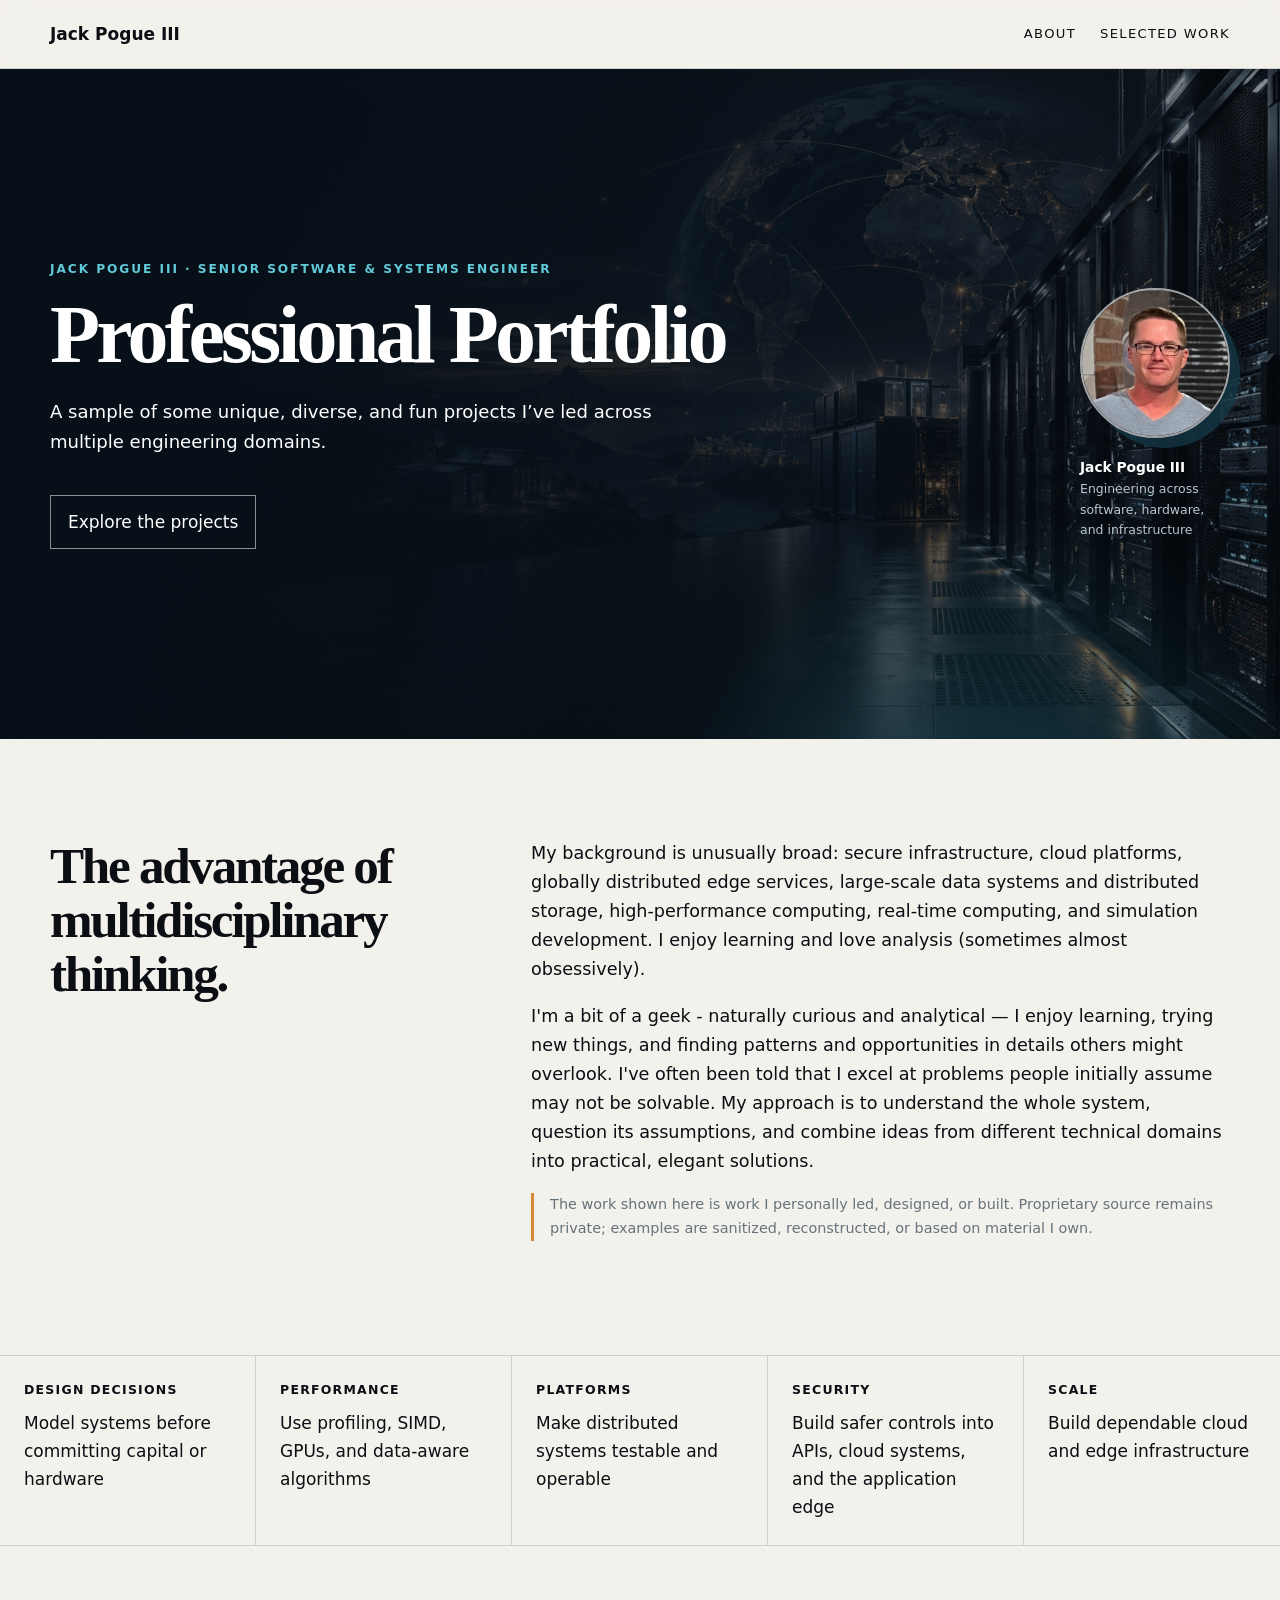
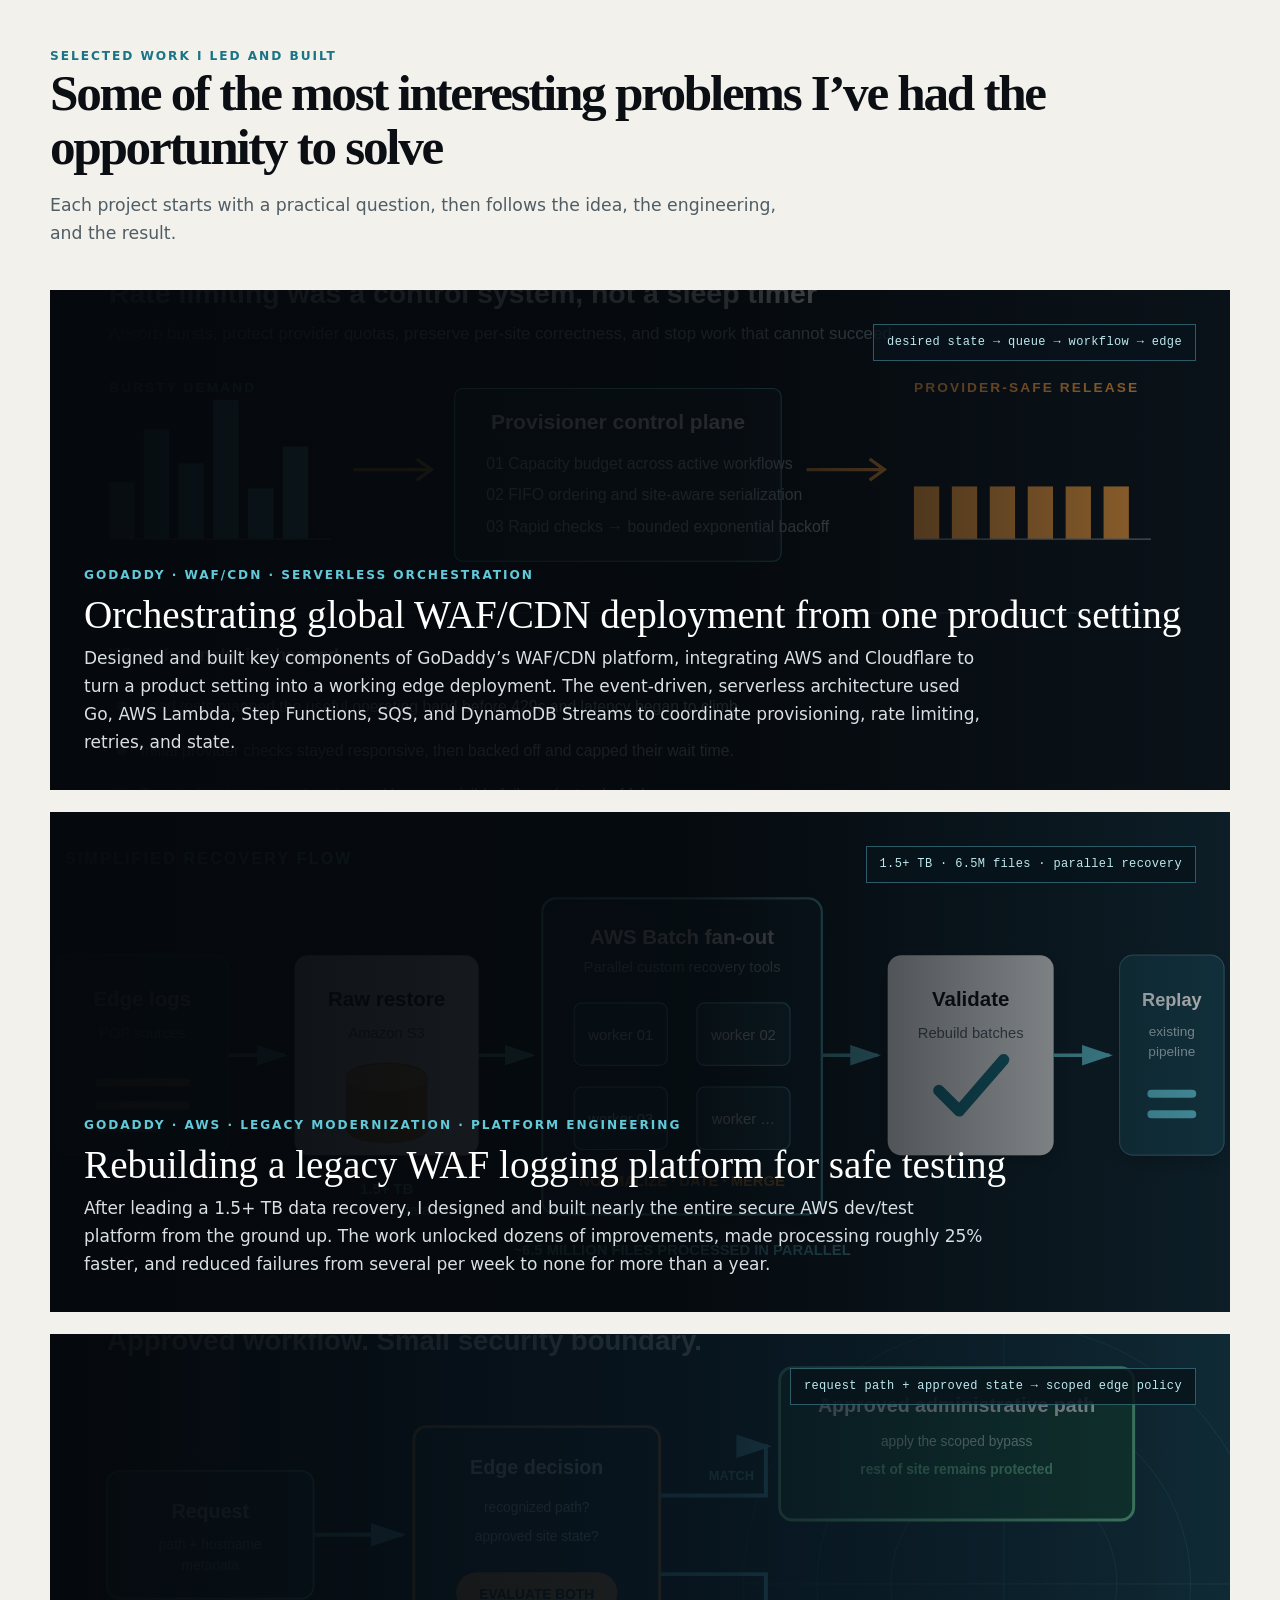
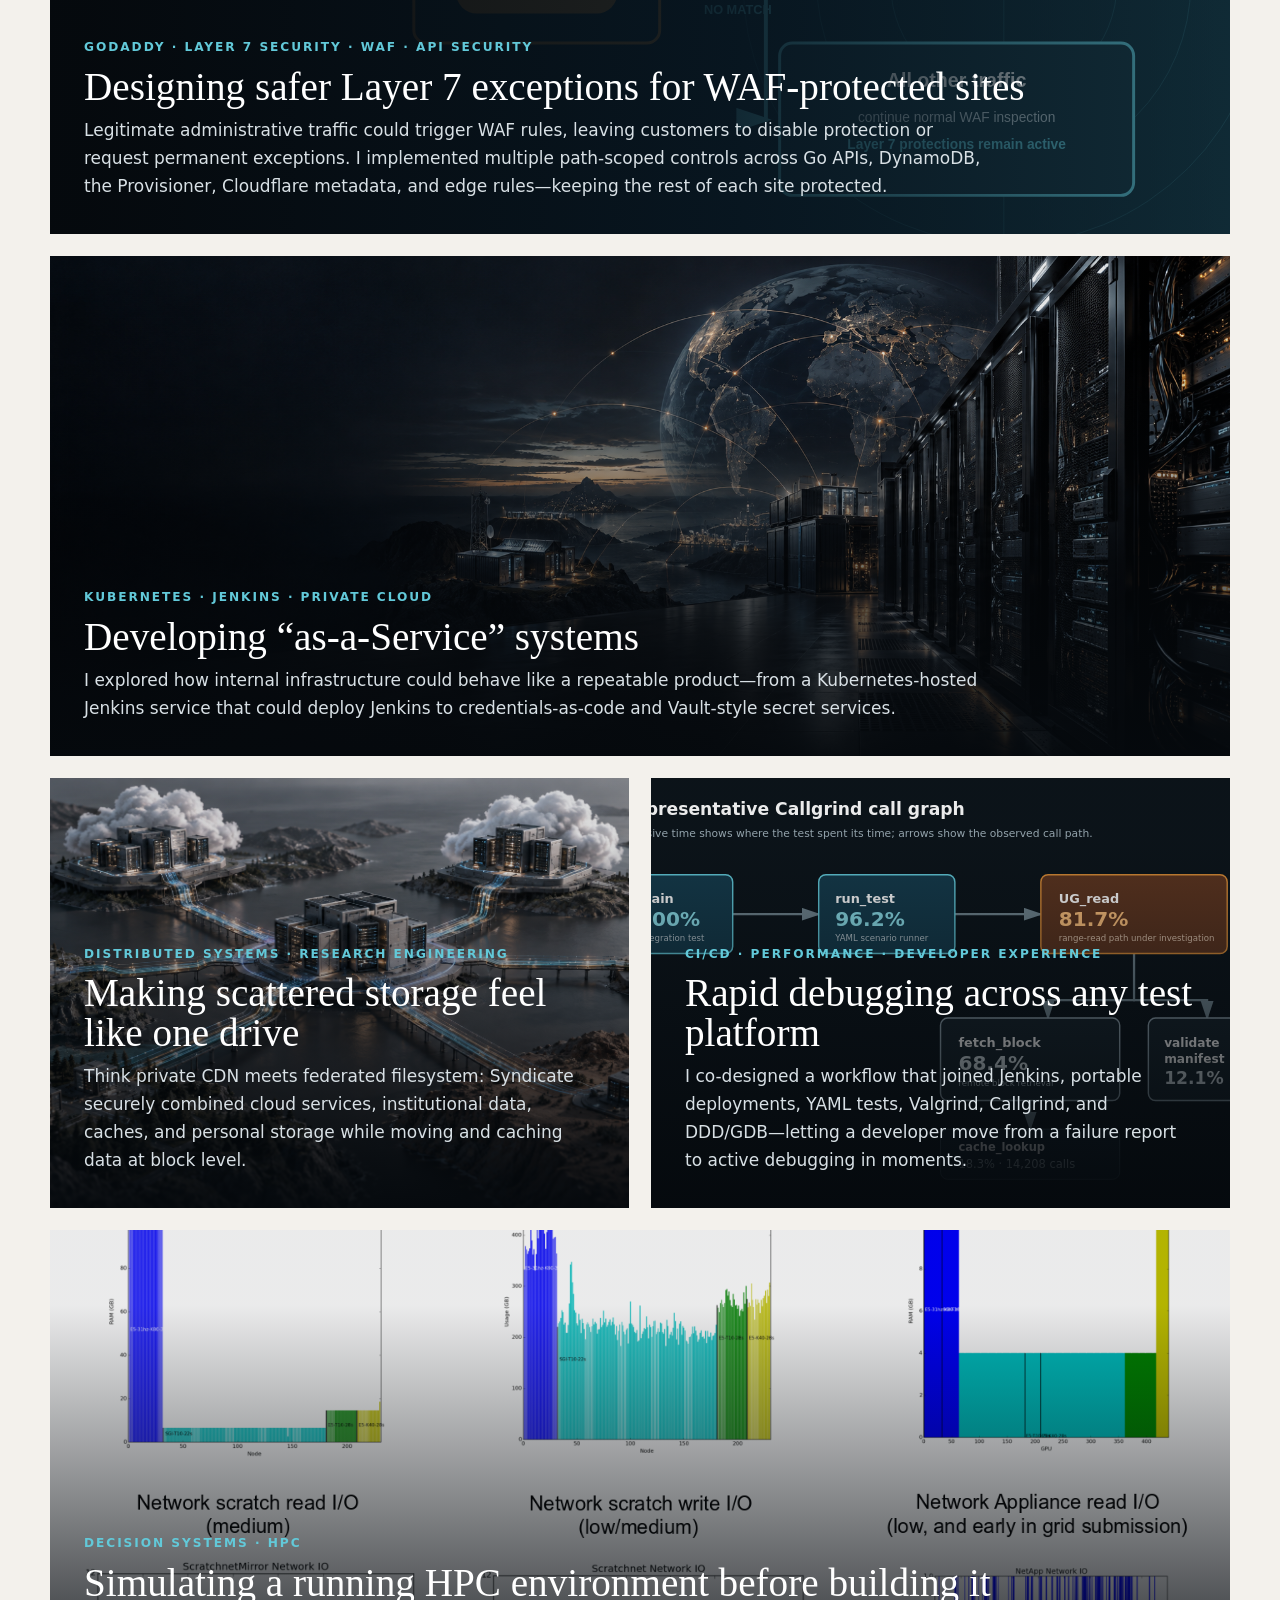
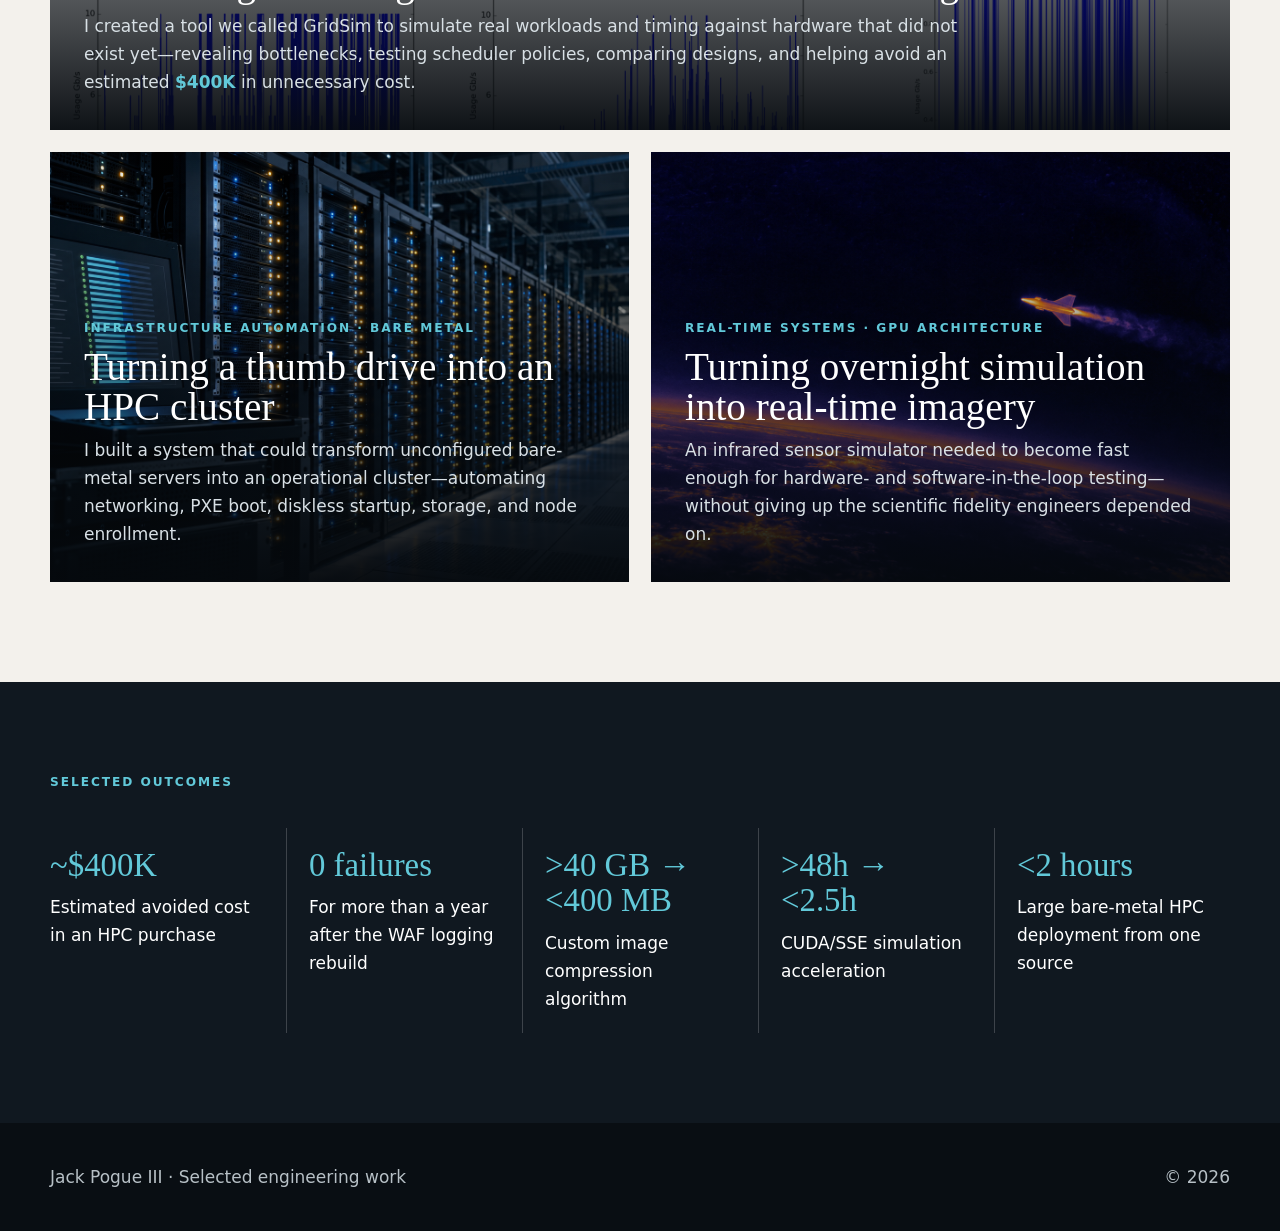
==== index.html @ 1d73ea47 "Publish professional portfolio" ====
<!doctype html>
<html lang="en">
<head>
  <meta charset="utf-8">
  <meta name="viewport" content="width=device-width,initial-scale=1">
  <title>Jack Pogue III — Selected Engineering Work</title>
  <meta name="description" content="A personal portfolio of systems Jack Pogue III led and built across secure infrastructure, cloud and edge platforms, distributed data, HPC, and real-time simulation.">
  <link rel="stylesheet" href="styles.css?v=7">
  <link rel="icon" type="image/svg+xml" href="data:image/svg+xml,%3Csvg xmlns='http://www.w3.org/2000/svg' viewBox='0 0 32 32'%3E%3Crect width='32' height='32' rx='5' fill='%230b0f14'/%3E%3Cpath d='M8 7h11v12c0 5-3 7-7 7-2 0-4-1-5-2l2-4c1 1 2 1 3 1 2 0 2-1 2-3v-7H8z' fill='%2362c9d9'/%3E%3C/svg%3E">
</head>
<body>
  <header class="header"><nav class="nav shell" aria-label="Primary navigation"><a class="brand" href="./">Jack Pogue III</a><div class="links"><a href="#about">About</a><a href="#work">Selected work</a></div></nav></header>
  <main>
    <section class="profile-hero" id="about">
      <div class="shell profile-grid">
        <div class="profile-copy">
          <div class="eyebrow">Jack Pogue III · Senior Software &amp; Systems Engineer</div>
          <h1>Professional Portfolio</h1>
          <p class="hero-lede">A sample of some unique, diverse, and fun projects I’ve led across multiple engineering domains.</p>
          <a class="button" href="#work">Explore the projects</a>
        </div>
        <figure class="portrait-wrap"><img class="portrait" src="assets/jack-pogue.png" alt="Jack Pogue III"><figcaption><strong>Jack Pogue III</strong><span>Engineering across software, hardware, and infrastructure</span></figcaption></figure>
      </div>
    </section>
    <section class="intro shell">
      <h2>The advantage of multidisciplinary thinking.</h2>
      <div><p>My background is unusually broad: secure infrastructure, cloud platforms, globally distributed edge services, large-scale data systems and distributed storage, high-performance computing, real-time computing, and simulation development. I enjoy learning and love analysis (sometimes almost obsessively).</p><p>I'm a bit of a geek - naturally curious and analytical — I enjoy learning, trying new things, and finding patterns and opportunities in details others might overlook. I've often been told that I excel at problems people initially assume may not be solvable. My approach is to understand the whole system, question its assumptions, and combine ideas from different technical domains into practical, elegant solutions.</p><p class="disclosure">The work shown here is work I personally led, designed, or built. Proprietary source remains private; examples are sanitized, reconstructed, or based on material I own.</p></div>
    </section>
    <section class="career" aria-label="Career themes">
      <div><b>Design decisions</b> Model systems before committing capital or hardware</div><div><b>Performance</b> Use profiling, SIMD, GPUs, and data-aware algorithms</div><div><b>Platforms</b> Make distributed systems testable and operable</div><div><b>Security</b> Build safer controls into APIs, cloud systems, and the application edge</div><div><b>Scale</b> Build dependable cloud and edge infrastructure</div>
    </section>
    <section class="projects shell" id="work">
      <div class="eyebrow">Selected work I led and built</div><h2 class="section-title">Some of the most interesting problems I’ve had the opportunity to solve</h2><p class="section-intro">Each project starts with a practical question, then follows the idea, the engineering, and the result.</p>
      <div class="grid">
        <a class="card wide provisioner-card" style="--bg:url('assets/provisioner-rate-control.svg')" href="projects/godaddy-provisioner/"><div class="eyebrow">GoDaddy · WAF/CDN · Serverless orchestration</div><h3>Orchestrating global WAF/CDN deployment from one product setting</h3><p>Designed and built key components of GoDaddy’s WAF/CDN platform, integrating AWS and Cloudflare to turn a product setting into a working edge deployment. The event-driven, serverless architecture used Go, AWS Lambda, Step Functions, SQS, and DynamoDB Streams to coordinate provisioning, rate limiting, retries, and state.</p></a>
        <a class="card wide log-recovery-card" style="--bg:url('assets/log-recovery-architecture.svg')" href="projects/waf-log-recovery/"><div class="eyebrow">GoDaddy · AWS · Legacy modernization · Platform engineering</div><h3>Rebuilding a legacy WAF logging platform for safe testing</h3><p>After leading a 1.5+ TB data recovery, I designed and built nearly the entire secure AWS dev/test platform from the ground up. The work unlocked dozens of improvements, made processing roughly 25% faster, and reduced failures from several per week to none for more than a year.</p></a>
        <a class="card wide layer7-card" style="--bg:url('assets/layer7-security-flow.svg')" href="projects/waf-layer7-security/"><div class="eyebrow">GoDaddy · Layer 7 security · WAF · API security</div><h3>Designing safer Layer 7 exceptions for WAF-protected sites</h3><p>Legitimate administrative traffic could trigger WAF rules, leaving customers to disable protection or request permanent exceptions. I implemented multiple path-scoped controls across Go APIs, DynamoDB, the Provisioner, Cloudflare metadata, and edge rules—keeping the rest of each site protected.</p></a>
        <a class="card wide" style="--bg:url('assets/hero-systems.png')" href="projects/rackspace/"><div class="eyebrow">Kubernetes · Jenkins · Private cloud</div><h3>Developing “as-a-Service” systems</h3><p>I explored how internal infrastructure could behave like a repeatable product—from a Kubernetes-hosted Jenkins service that could deploy Jenkins to credentials-as-code and Vault-style secret services.</p></a>
        <a class="card" style="--bg:url('assets/distributed-storage.png')" href="projects/syndicate/"><div class="eyebrow">Distributed systems · Research engineering</div><h3>Making scattered storage feel like one drive</h3><p>Think private CDN meets federated filesystem: Syndicate securely combined cloud services, institutional data, caches, and personal storage while moving and caching data at block level.</p></a>
        <a class="card" style="--bg:url('assets/callgraph.svg')" href="projects/syndicate-dev-platform/"><div class="eyebrow">CI/CD · Performance · Developer experience</div><h3>Rapid debugging across any test platform</h3><p>I co-designed a workflow that joined Jenkins, portable deployments, YAML tests, Valgrind, Callgrind, and DDD/GDB—letting a developer move from a failure report to active debugging in moments.</p></a>
        <a class="card wide" style="--bg:url('assets/gridsim-output.png')" href="projects/gridsim/"><div class="eyebrow">Decision systems · HPC</div><h3>Simulating a running HPC environment before building it</h3><p>I created a tool we called GridSim to simulate real workloads and timing against hardware that did not exist yet—revealing bottlenecks, testing scheduler policies, comparing designs, and helping avoid an estimated <span class="metric">$400K</span> in unnecessary cost.</p></a>
        <a class="card" style="--bg:url('assets/hpc-builder.png')" href="projects/hpc-builder/"><div class="eyebrow">Infrastructure automation · Bare metal</div><h3>Turning a thumb drive into an HPC cluster</h3><p>I built a system that could transform unconfigured bare-metal servers into an operational cluster—automating networking, PXE boot, diskless startup, storage, and node enrollment.</p></a>
        <a class="card" style="--bg:url('assets/sensor-thermal.png')" href="projects/scene-generator/"><div class="eyebrow">Real-time systems · GPU architecture</div><h3>Turning overnight simulation into real-time imagery</h3><p>An infrared sensor simulator needed to become fast enough for hardware- and software-in-the-loop testing—without giving up the scientific fidelity engineers depended on.</p></a>
      </div>
    </section>
    <section class="metrics"><div class="shell"><div class="eyebrow">Selected outcomes</div><div class="metric-grid"><div class="metric-item"><b>~$400K</b> Estimated avoided cost in an HPC purchase</div><div class="metric-item"><b>0 failures</b> For more than a year after the WAF logging rebuild</div><div class="metric-item"><b>&gt;40 GB → &lt;400 MB</b> Custom image compression algorithm</div><div class="metric-item"><b>&gt;48h → &lt;2.5h</b> CUDA/SSE simulation acceleration</div><div class="metric-item"><b>&lt;2 hours</b> Large bare-metal HPC deployment from one source</div></div></div></section>
  </main>
  <footer class="footer"><div class="shell"><span>Jack Pogue III · Selected engineering work</span><span>© <span data-year></span></span></div></footer><script src="script.js"></script>
</body>
</html>
---- styles.css ----
:root{--ink:#0b0f14;--paper:#f3f1ec;--line:#cbd1d4;--cyan:#62c9d9;--amber:#d88b37;--slate:#13212b;--max:1180px}
*{box-sizing:border-box}html{scroll-behavior:smooth}body{margin:0;background:var(--paper);color:var(--ink);font:17px/1.65 Inter,system-ui,sans-serif}a{color:inherit}img{max-width:100%;display:block}.shell{width:min(calc(100% - 40px),var(--max));margin:auto}.header{position:sticky;top:0;z-index:10;background:#f3f1ecef;backdrop-filter:blur(14px);border-bottom:1px solid #0002}.nav{height:68px;display:flex;justify-content:space-between;align-items:center}.brand{font-weight:800;text-decoration:none}.links{display:flex;gap:24px}.links a{text-decoration:none;font-size:.82rem;text-transform:uppercase;letter-spacing:.1em}.eyebrow{text-transform:uppercase;letter-spacing:.16em;font-size:.76rem;font-weight:800;color:#197486}h1,h2,.serif{font-family:Georgia,serif;letter-spacing:-.045em}
.profile-hero{background:linear-gradient(90deg,#071018fa 3%,#071018e5 50%,#07101875),url('assets/hero-systems.png') center/cover;color:#fff;min-height:670px;display:flex;align-items:center;overflow:hidden;position:relative}.profile-hero:after{content:"";position:absolute;inset:auto -12% -70% 45%;height:700px;background:radial-gradient(circle,#1f7d8f55,transparent 62%);pointer-events:none}.profile-grid{display:grid;grid-template-columns:minmax(0,880px) 220px;align-items:end;justify-content:space-between;gap:70px;padding-block:86px;position:relative;z-index:1}.profile-copy{max-width:900px}.profile-copy .eyebrow{color:var(--cyan)}.profile-copy h1{font-size:clamp(3.6rem,6.4vw,6.5rem);line-height:.94;margin:.2em 0 .3em}.profile-copy p{color:#d4dde2;max-width:790px}.profile-copy .hero-lede{font-size:1.27rem;color:#fff}.portrait-wrap{margin:0 0 8px;justify-self:end;width:150px}.portrait{width:150px;aspect-ratio:1;object-fit:cover;border-radius:50%;border:2px solid #ffffff9c;box-shadow:10px 10px 0 #153b4cb8}.portrait-wrap figcaption{display:flex;flex-direction:column;margin-top:18px;font-size:.86rem}.portrait-wrap figcaption span{color:#b9c6cd;font-size:.78rem}.button{display:inline-block;margin-top:20px;padding:12px 17px;border:1px solid #fff8;text-decoration:none}.button:hover{background:#fff;color:var(--ink)}
.intro{padding:100px 0;display:grid;grid-template-columns:1fr 1.7fr;gap:70px}.intro h2,.section-title{font-size:clamp(2.3rem,4vw,4.1rem);line-height:1.05;margin:0}.intro p{font-size:1.16rem;margin-top:0}.career{display:grid;grid-template-columns:repeat(5,1fr);border-block:1px solid var(--line)}.career div{padding:24px;border-right:1px solid var(--line)}.career div:last-child{border:0}.career b{display:block;font-size:.78rem;text-transform:uppercase;letter-spacing:.1em;margin-bottom:8px}
.projects{padding:100px 0}.section-intro{max-width:760px;font-size:1.08rem;color:#4f5d65}.grid{display:grid;grid-template-columns:1fr 1fr;gap:22px;margin-top:42px}.card{min-height:430px;padding:34px;display:flex;flex-direction:column;justify-content:flex-end;color:#fff;text-decoration:none;position:relative;overflow:hidden}.card:before{content:"";position:absolute;inset:0;background:linear-gradient(0deg,#05090df5,#05090d15 85%),var(--bg) center/cover;transition:transform .4s}.card:hover:before{transform:scale(1.025)}.card>*{position:relative}.card .eyebrow{color:var(--cyan)}.card.wide{grid-column:span 2;min-height:500px}.card h3{font:2.45rem/1 Georgia,serif;margin:.25em 0}.card p{margin:0;color:#d8e0e5;max-width:900px}.metric{color:var(--cyan);font-weight:800}
.metrics{background:#101820;color:#fff;padding:90px 0}.metrics .eyebrow{color:var(--cyan)}.metric-grid{display:grid;grid-template-columns:repeat(5,1fr);margin-top:36px}.metric-item{padding:20px 22px;border-left:1px solid #ffffff30}.metric-item:first-child{border:0;padding-left:0}.metric-item b{display:block;font:2.05rem/1.08 Georgia,serif;color:var(--cyan);margin-bottom:10px}.tools{padding:100px 0}.tool{display:grid;grid-template-columns:235px 1fr;gap:35px;padding:28px 0;border-bottom:1px solid var(--line)}.tool:first-of-type{border-top:1px solid var(--line);margin-top:40px}.future{background:#dfe8ea;padding:75px 0}.future .shell{display:grid;grid-template-columns:1fr 1fr;gap:70px}.future h2{font-size:3rem;margin:0}.footer{padding:40px 0;background:#090e13;color:#b7c0c6}.footer .shell{display:flex;justify-content:space-between}
@media(max-width:1050px){.career,.metric-grid{grid-template-columns:repeat(3,1fr)}}
.case-hero{min-height:570px;color:#fff;display:flex;align-items:end;background:linear-gradient(0deg,#05090df5,#05090d20),var(--hero) center/cover}.case-hero.diagram-hero{background:linear-gradient(90deg,#05090dfb 0%,#05090df2 58%,#05090d75),var(--hero) center/cover}.case-hero .shell{padding-bottom:65px}.case-hero .eyebrow{color:var(--cyan)}.case-hero h1{font-size:clamp(3rem,6vw,6rem);line-height:.95;max-width:1040px;margin:.2em 0}.case-hero p{max-width:790px;font-size:1.2rem;color:#dae3e8}.story{padding:95px 0}.story-grid{display:grid;grid-template-columns:250px 1fr;gap:65px}.story aside{color:#64707a;font-size:.9rem}.story aside b{color:#111}.story h2{font-size:2.8rem;line-height:1.08;margin-top:0}.story h3{margin-top:40px;font-size:1.25rem}.lede{font-size:1.22rem}.compare{display:grid;grid-template-columns:1fr 1fr;gap:12px;margin:38px 0}.compare div{background:#e1e6e8;padding:27px}.compare .after{background:#153b4c;color:#fff}.compare b{display:block;font:2.5rem Georgia,serif}.diagram{display:grid;grid-template-columns:repeat(4,1fr);gap:10px;margin:36px 0}.node{background:#fff;border:1px solid var(--line);padding:18px;text-align:center;position:relative}.node+.node:before{content:"→";position:absolute;left:-12px;color:#70808a}.node small{color:#66747c}.code{background:#0d151b;color:#dce5ea;padding:22px;overflow:auto;border-left:4px solid var(--cyan);font:14px/1.6 ui-monospace,monospace}.accent{color:#73d7e5}.evidence{background:#fff;border:1px solid var(--line);padding:24px;margin:38px 0}.compression-figure{display:grid;grid-template-columns:minmax(280px,1fr) 1fr;align-items:center;gap:32px}.compression-figure img{width:100%;background:#0c141a}.caption{font-size:.84rem;color:#69747c}.callout{margin:38px 0;padding:28px;border-left:4px solid var(--amber);background:#ece9e1}.callout strong{display:block;font:1.6rem Georgia,serif;margin-bottom:6px}.takeaways{display:grid;grid-template-columns:repeat(3,1fr);gap:18px;margin-top:36px}.takeaways div{border-top:3px solid var(--amber);padding-top:16px}.workflow{display:grid;grid-template-columns:repeat(5,1fr);gap:8px;margin:36px 0}.workflow .node{padding:16px 10px;font-size:.9rem}.artifact-grid{display:grid;grid-template-columns:repeat(3,1fr);gap:14px;margin:34px 0}.artifact{background:#101820;color:#dce5ea;padding:18px;min-height:210px;border-top:4px solid var(--cyan);font:13px/1.5 ui-monospace,monospace}.artifact b{display:block;color:#fff;font:1rem/1.3 Inter,sans-serif;margin-bottom:14px}.artifact .warn{color:#f0ae63}.artifact .good{color:#7bd39b}.case-nav{background:var(--slate);color:#fff;padding:42px 0}.case-nav .shell{display:grid;grid-template-columns:1fr auto 1fr;align-items:center;gap:20px}.case-nav a{text-decoration:none}.case-nav a:last-child{text-align:right}.case-nav span{display:block;font-size:.75rem;text-transform:uppercase;letter-spacing:.12em;color:#91a4af}.case-nav strong{font:1.45rem Georgia,serif}.all-work{font-size:.84rem;text-transform:uppercase;letter-spacing:.1em}
@media(max-width:900px){.profile-grid{grid-template-columns:minmax(0,1fr) 140px;gap:36px}.workflow{grid-template-columns:1fr 1fr}.artifact-grid{grid-template-columns:1fr}.compression-figure{grid-template-columns:1fr}}
@media(max-width:780px){.links{display:none}.profile-grid{grid-template-columns:1fr;gap:28px}.intro,.future .shell,.story-grid{grid-template-columns:1fr;gap:30px}.profile-hero{min-height:0}.profile-copy h1{font-size:clamp(3.25rem,14vw,5rem)}.portrait-wrap{justify-self:end;width:96px}.portrait{width:96px}.portrait-wrap figcaption{display:none}.career,.metric-grid{grid-template-columns:1fr 1fr}.grid{grid-template-columns:1fr}.card.wide{grid-column:auto}.tool{grid-template-columns:1fr;gap:7px}.takeaways{grid-template-columns:1fr}.diagram{grid-template-columns:1fr 1fr}.node+.node:before{content:none}}
@media(max-width:520px){body{font-size:16px}.shell{width:calc(100% - 28px)}.career,.metric-grid,.compare,.diagram,.workflow{grid-template-columns:1fr}.card{min-height:410px;padding:24px}.card h3{font-size:2rem}.footer .shell{display:block}.case-nav .shell{grid-template-columns:1fr 1fr}.case-nav .all-work{grid-column:1/-1;grid-row:1;text-align:center}.case-nav strong{font-size:1.1rem}}
.profile-copy .hero-lede{font-size:1.13rem;max-width:680px}.intro p{font-size:1.1rem}.intro .disclosure{font-size:.9rem;color:#66737b;border-left:3px solid var(--amber);padding-left:16px}.compression-figure,.rsgarch-figure{display:grid;grid-template-columns:minmax(280px,1.15fr) 1fr;align-items:center;gap:32px}.compression-figure img,.rsgarch-figure img{width:100%;background:#0c141a}.rsgarch-figure img{border:1px solid #263740}.callgraph-figure img{width:100%}.artifact-grid.two{grid-template-columns:repeat(2,1fr)}
@media(max-width:900px){.artifact-grid.two{grid-template-columns:1fr}.compression-figure,.rsgarch-figure{grid-template-columns:1fr}}
.provisioner-card:before{background:linear-gradient(90deg,#05090dfa 5%,#05090ddd 58%,#07151e45),var(--bg) center 58%/cover}.provisioner-card:after{content:"desired state  →  queue  →  workflow  →  edge";position:absolute;right:34px;top:34px;padding:9px 13px;border:1px solid #62c9d966;color:#bde9ef;background:#08131bc7;font:12px/1.4 ui-monospace,monospace;letter-spacing:.03em}.control-stack{margin:38px 0;border:1px solid var(--line);background:#fff}.control-row{display:grid;grid-template-columns:190px 1fr;border-bottom:1px solid var(--line)}.control-row:last-child{border-bottom:0}.control-row b{padding:20px;background:#13212b;color:#fff}.control-row span{padding:20px}.analysis-strip{display:grid;grid-template-columns:repeat(3,1fr);gap:1px;background:var(--line);border:1px solid var(--line);margin:34px 0}.analysis-strip div{background:#fff;padding:24px}.analysis-strip b{display:block;color:#197486;font:1.45rem/1.2 Georgia,serif;margin-bottom:8px}.rate-figure img{width:100%;background:#0b1117}.ownership{display:grid;grid-template-columns:repeat(2,1fr);gap:14px;margin:34px 0}.ownership div{padding:22px;border:1px solid var(--line);background:#fff}.ownership b{display:block;margin-bottom:5px}
@media(max-width:900px){.analysis-strip,.ownership{grid-template-columns:1fr}}
@media(max-width:520px){.provisioner-card:after{display:none}.control-row{grid-template-columns:1fr}}
.architecture-figure{text-align:center}.architecture-figure img{width:min(100%,780px);margin:auto;background:#0b1117}.architecture-figure figcaption{text-align:left}
.sequence-figure picture{display:block}.sequence-figure img{width:min(100%,900px)}
.log-recovery-card:before{background:linear-gradient(90deg,#05090dfa 3%,#05090de8 54%,#07151e56),var(--bg) center/cover}.log-recovery-card:after{content:"1.5+ TB  ·  6.5M files  ·  parallel recovery";position:absolute;right:34px;top:34px;padding:9px 13px;border:1px solid #62c9d966;color:#bde9ef;background:#08131bd9;font:12px/1.4 ui-monospace,monospace;letter-spacing:.03em}.recovery-figure img{width:100%;background:#071018}.incident-chain{display:grid;grid-template-columns:repeat(4,1fr);gap:1px;background:var(--line);border:1px solid var(--line);margin:34px 0}.incident-chain div{position:relative;background:#fff;padding:24px}.incident-chain b{display:block;color:#197486;font:1.15rem/1.25 Georgia,serif;margin-bottom:7px}.scale-pair{display:grid;grid-template-columns:1fr 1fr;gap:14px;margin:34px 0}.scale-pair div{background:#13212b;color:#dce5ea;padding:28px}.scale-pair b{display:block;color:var(--cyan);font:2.8rem/1 Georgia,serif;margin-bottom:8px}.environment-grid{display:grid;grid-template-columns:repeat(2,1fr);gap:14px;margin:34px 0}.environment-grid div{background:#fff;border:1px solid var(--line);padding:22px}.environment-grid b{display:block;color:#197486;margin-bottom:5px}.result-banner{margin:40px 0 0;background:#13212b;color:#fff;padding:30px;border-left:4px solid var(--cyan)}.result-banner b{display:block;font:1.7rem/1.2 Georgia,serif;color:var(--cyan);margin-bottom:7px}
@media(max-width:900px){.incident-chain{grid-template-columns:1fr 1fr}}
@media(max-width:520px){.log-recovery-card:after{display:none}.incident-chain,.scale-pair,.environment-grid{grid-template-columns:1fr}}
.layer7-card:before{background:linear-gradient(90deg,#05090df8 3%,#07141ee3 58%,#09202a70),var(--bg) center/cover}.layer7-card:after{content:"request path  +  approved state  →  scoped edge policy";position:absolute;right:34px;top:34px;padding:9px 13px;border:1px solid #62c9d966;color:#bde9ef;background:#08131bd9;font:12px/1.4 ui-monospace,monospace;letter-spacing:.03em}.security-choices{display:grid;grid-template-columns:repeat(3,1fr);gap:12px;margin:34px 0}.security-choice{background:#fff;border:1px solid var(--line);padding:23px}.security-choice.risk{border-top:4px solid #b45e47}.security-choice.safe{background:#153b4c;color:#fff;border-top:4px solid var(--cyan)}.security-choice b{display:block;font:1.25rem/1.2 Georgia,serif;margin-bottom:8px}.security-flow{display:grid;grid-template-columns:repeat(7,1fr);gap:7px;margin:34px 0}.security-flow .node{padding:14px 8px;font-size:.78rem;display:flex;align-items:center;justify-content:center;min-height:92px}.security-policy{margin:34px 0}.security-policy .code{border-left-color:var(--amber)}
@media(max-width:900px){.security-flow{grid-template-columns:repeat(4,1fr)}.security-choices{grid-template-columns:1fr}}
@media(max-width:520px){.layer7-card:after{display:none}.security-flow{grid-template-columns:1fr 1fr}}
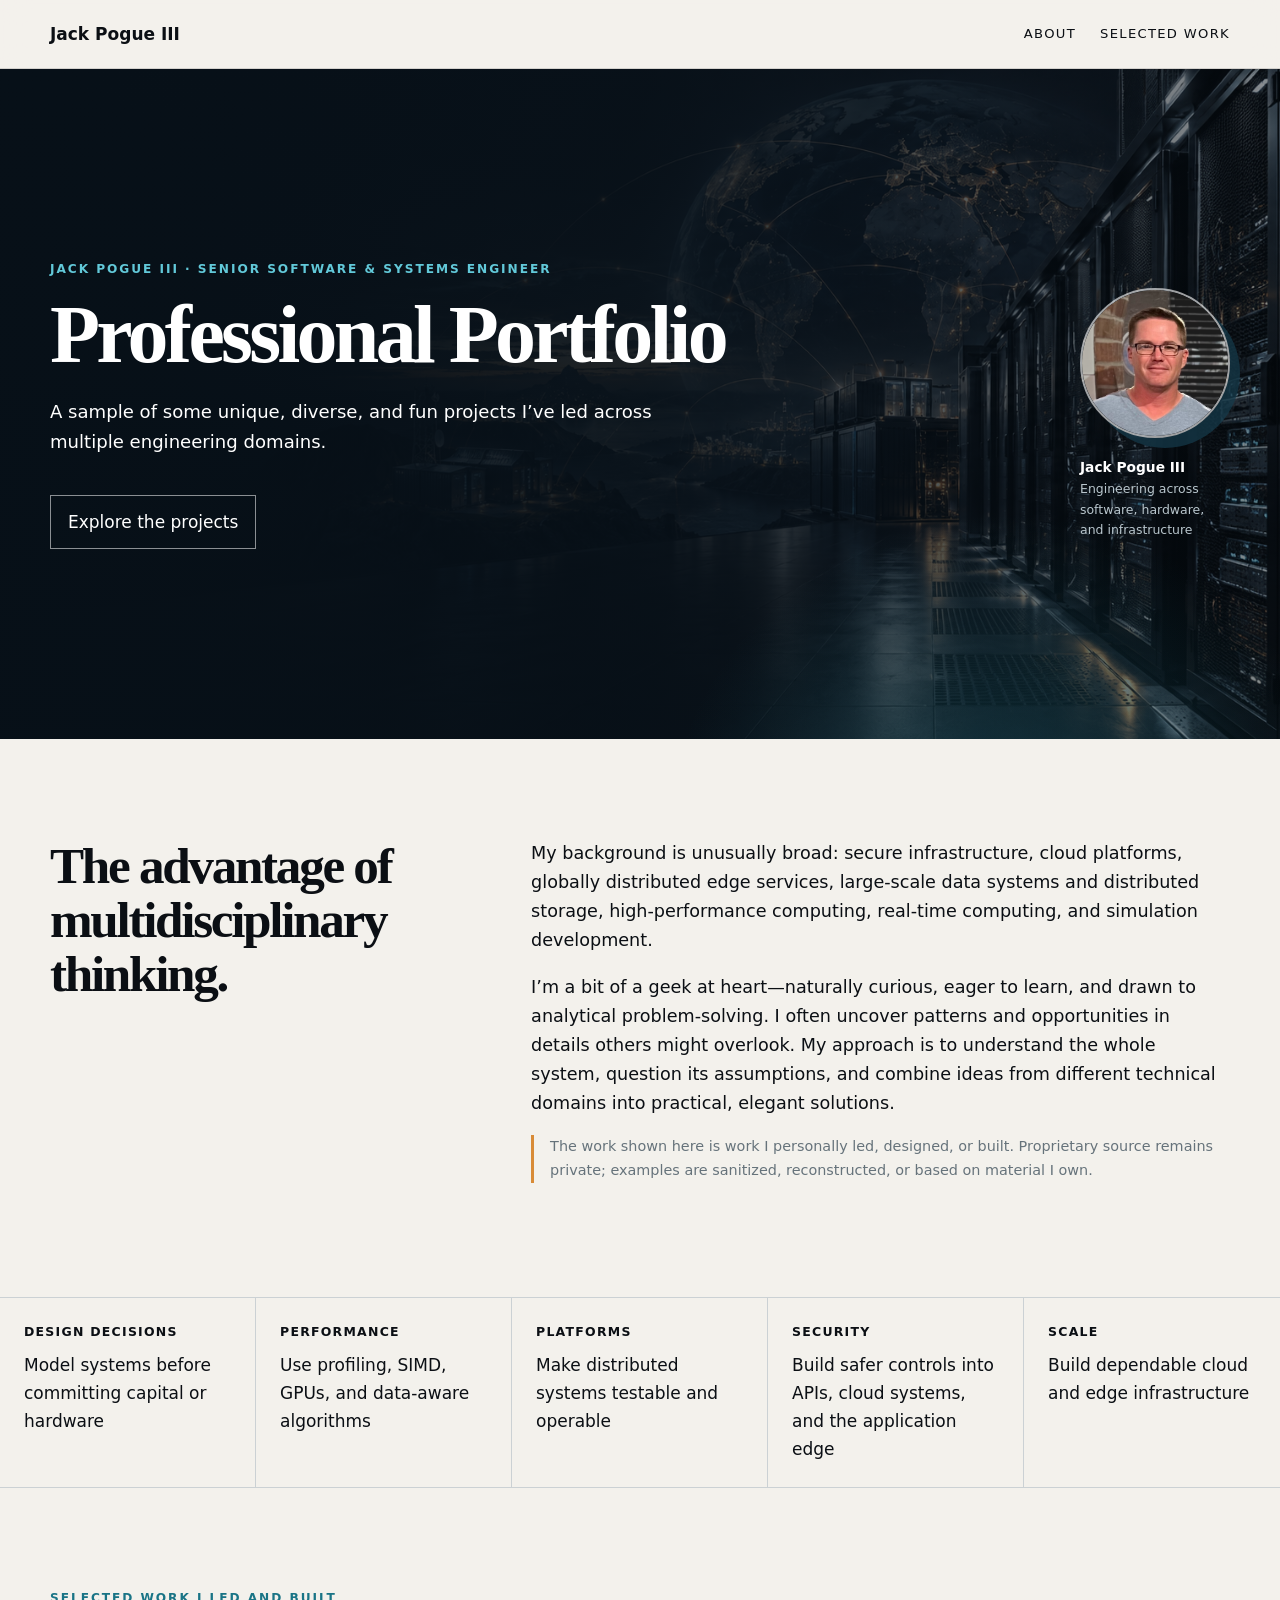
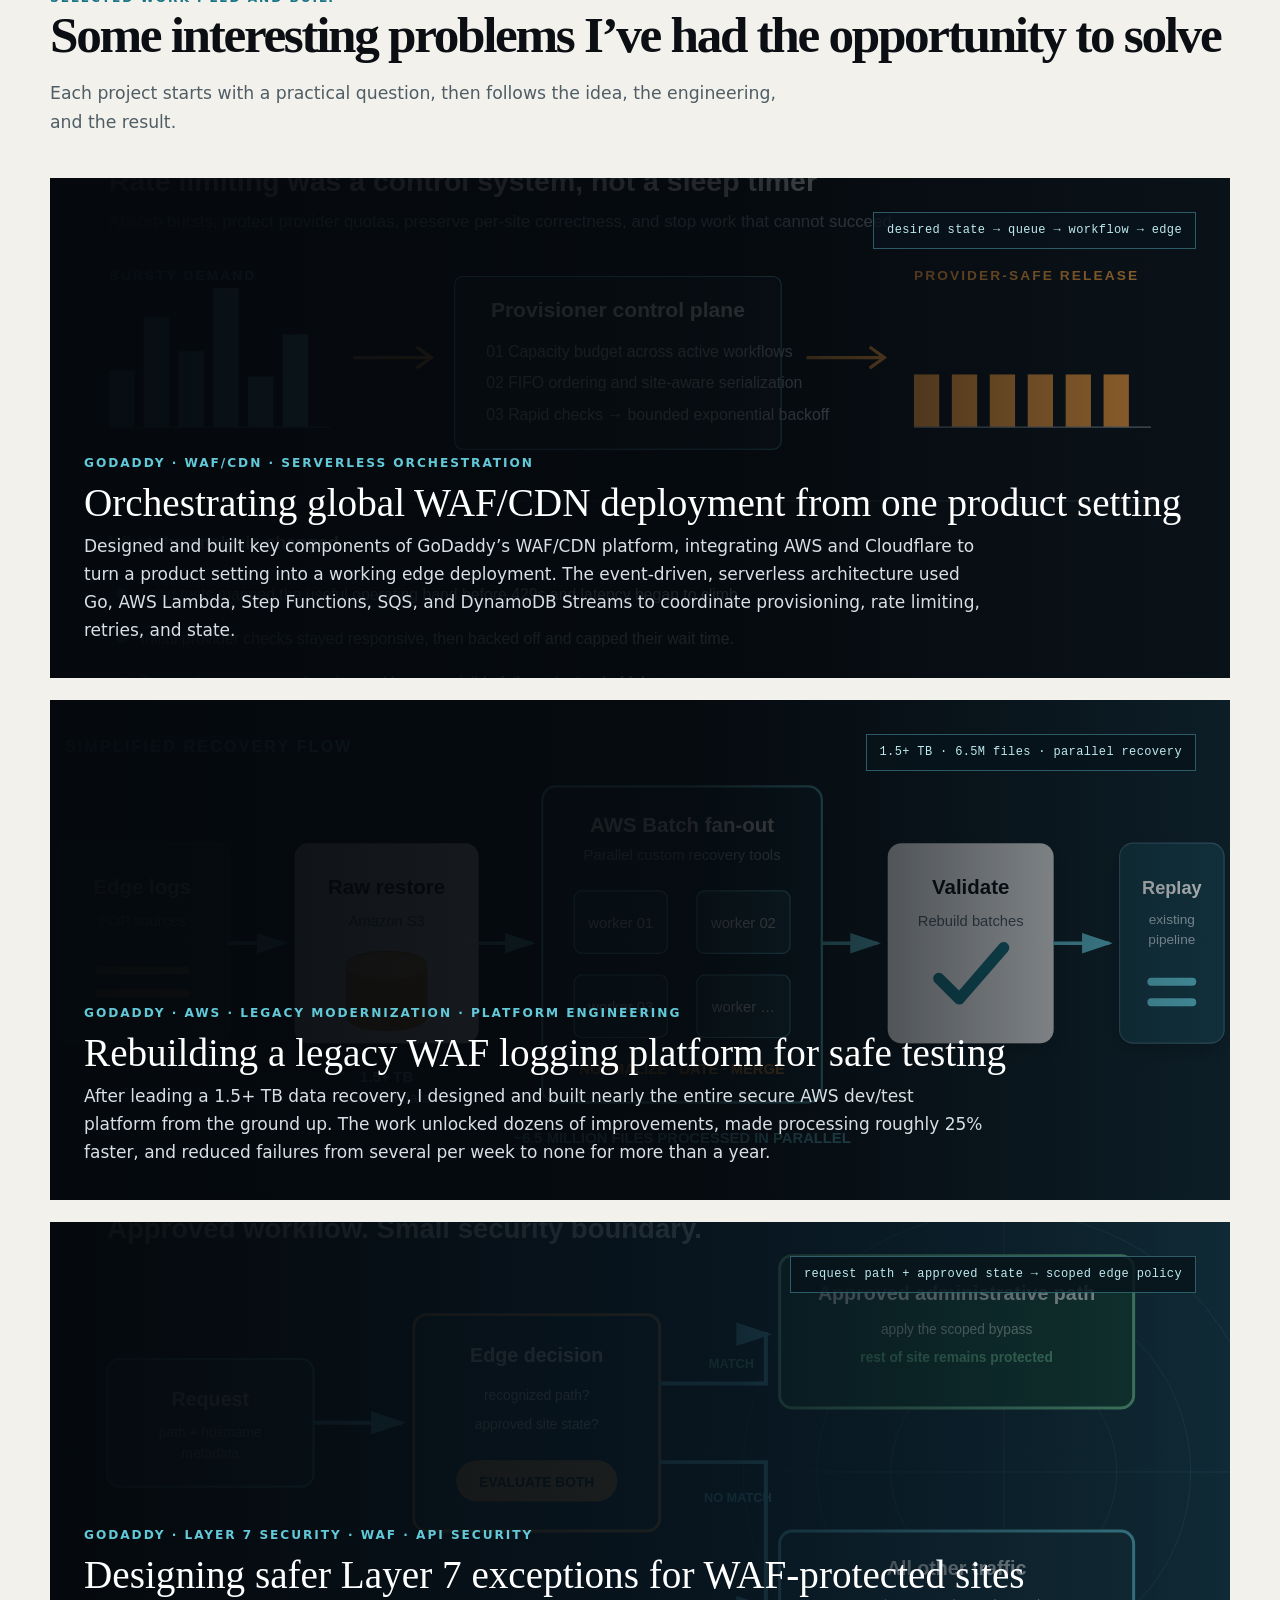
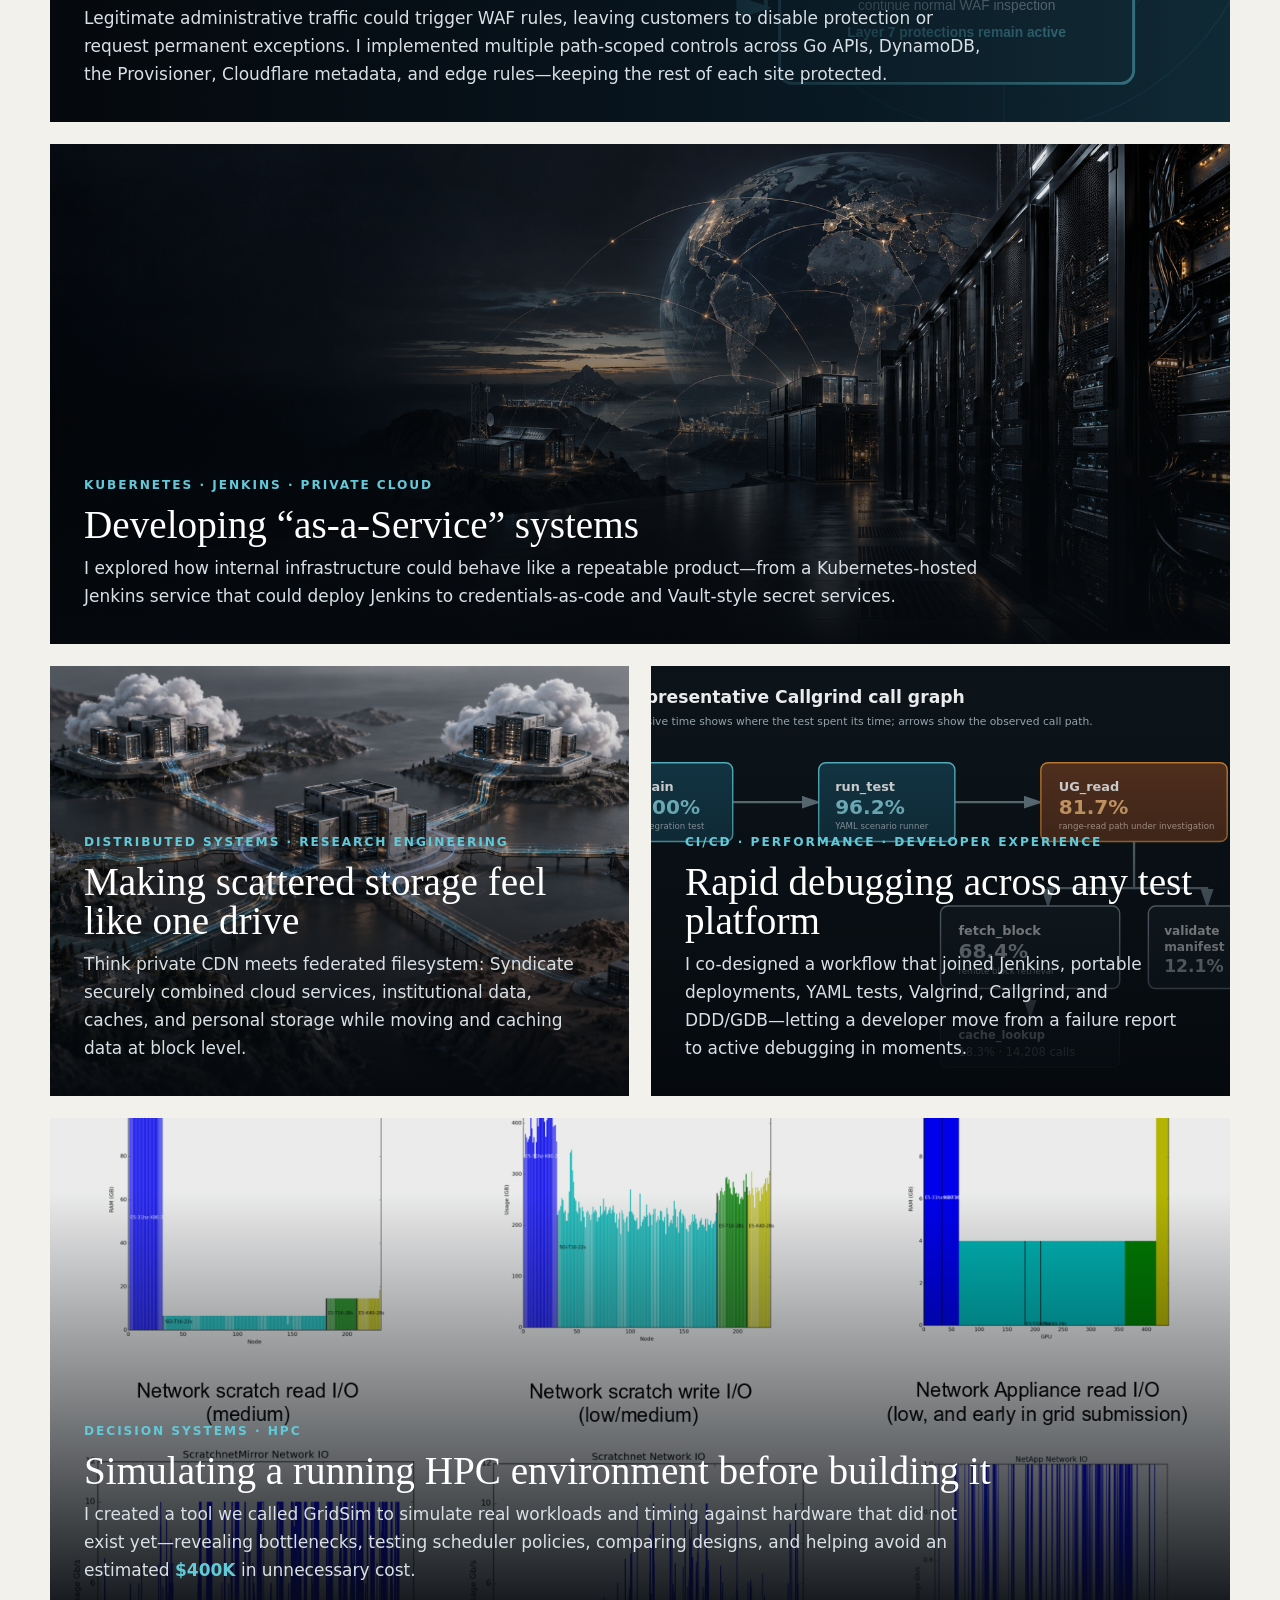
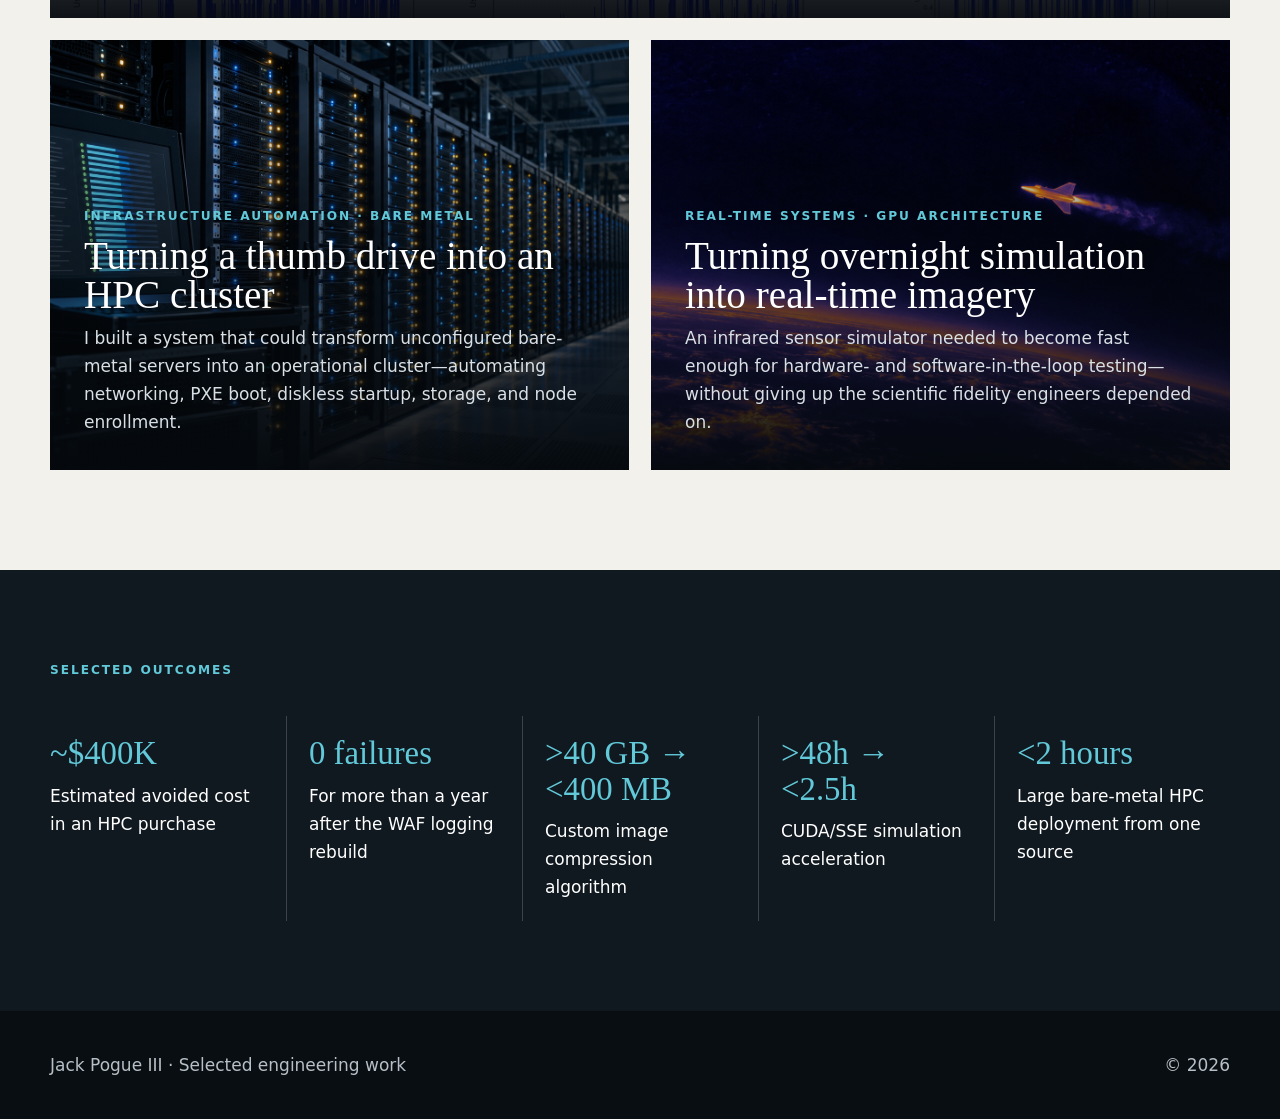
==== commit 6f31c9cc: "Added minor tweaks to the intro" ====
--- a/index.html
+++ b/index.html
@@ -24,13 +24,13 @@
     </section>
     <section class="intro shell">
       <h2>The advantage of multidisciplinary thinking.</h2>
-      <div><p>My background is unusually broad: secure infrastructure, cloud platforms, globally distributed edge services, large-scale data systems and distributed storage, high-performance computing, real-time computing, and simulation development. I enjoy learning and love analysis (sometimes almost obsessively).</p><p>I'm a bit of a geek - naturally curious and analytical — I enjoy learning, trying new things, and finding patterns and opportunities in details others might overlook. I've often been told that I excel at problems people initially assume may not be solvable. My approach is to understand the whole system, question its assumptions, and combine ideas from different technical domains into practical, elegant solutions.</p><p class="disclosure">The work shown here is work I personally led, designed, or built. Proprietary source remains private; examples are sanitized, reconstructed, or based on material I own.</p></div>
+      <div><p>My background is unusually broad: secure infrastructure, cloud platforms, globally distributed edge services, large-scale data systems and distributed storage, high-performance computing, real-time computing, and simulation development.</p><p>I’m a bit of a geek at heart—naturally curious, eager to learn, and drawn to analytical problem-solving. I often uncover patterns and opportunities in details others might overlook. My approach is to understand the whole system, question its assumptions, and combine ideas from different technical domains into practical, elegant solutions.</p><p class="disclosure">The work shown here is work I personally led, designed, or built. Proprietary source remains private; examples are sanitized, reconstructed, or based on material I own.</p></div>
     </section>
     <section class="career" aria-label="Career themes">
       <div><b>Design decisions</b> Model systems before committing capital or hardware</div><div><b>Performance</b> Use profiling, SIMD, GPUs, and data-aware algorithms</div><div><b>Platforms</b> Make distributed systems testable and operable</div><div><b>Security</b> Build safer controls into APIs, cloud systems, and the application edge</div><div><b>Scale</b> Build dependable cloud and edge infrastructure</div>
     </section>
     <section class="projects shell" id="work">
-      <div class="eyebrow">Selected work I led and built</div><h2 class="section-title">Some of the most interesting problems I’ve had the opportunity to solve</h2><p class="section-intro">Each project starts with a practical question, then follows the idea, the engineering, and the result.</p>
+      <div class="eyebrow">Selected work I led and built</div><h2 class="section-title">Some interesting problems I’ve had the opportunity to solve</h2><p class="section-intro">Each project starts with a practical question, then follows the idea, the engineering, and the result.</p>
       <div class="grid">
         <a class="card wide provisioner-card" style="--bg:url('assets/provisioner-rate-control.svg')" href="projects/godaddy-provisioner/"><div class="eyebrow">GoDaddy · WAF/CDN · Serverless orchestration</div><h3>Orchestrating global WAF/CDN deployment from one product setting</h3><p>Designed and built key components of GoDaddy’s WAF/CDN platform, integrating AWS and Cloudflare to turn a product setting into a working edge deployment. The event-driven, serverless architecture used Go, AWS Lambda, Step Functions, SQS, and DynamoDB Streams to coordinate provisioning, rate limiting, retries, and state.</p></a>
         <a class="card wide log-recovery-card" style="--bg:url('assets/log-recovery-architecture.svg')" href="projects/waf-log-recovery/"><div class="eyebrow">GoDaddy · AWS · Legacy modernization · Platform engineering</div><h3>Rebuilding a legacy WAF logging platform for safe testing</h3><p>After leading a 1.5+ TB data recovery, I designed and built nearly the entire secure AWS dev/test platform from the ground up. The work unlocked dozens of improvements, made processing roughly 25% faster, and reduced failures from several per week to none for more than a year.</p></a>
